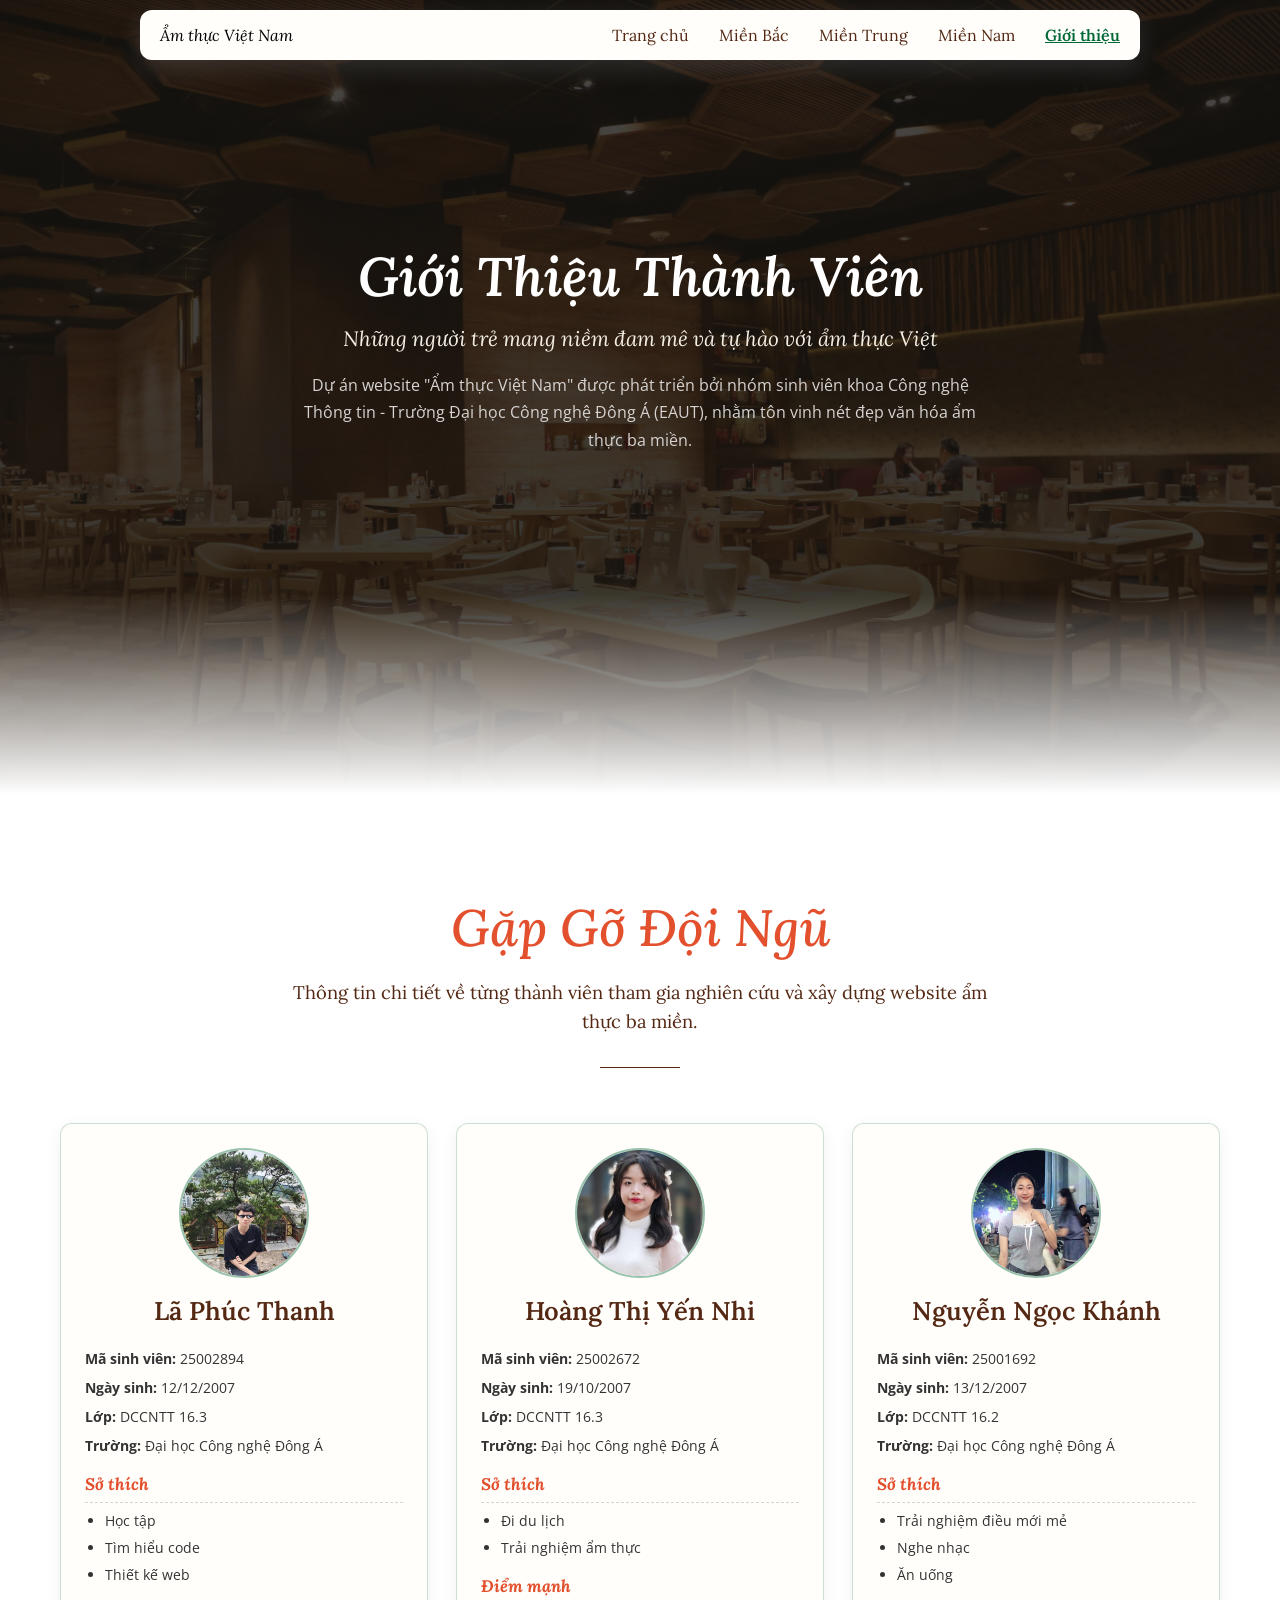
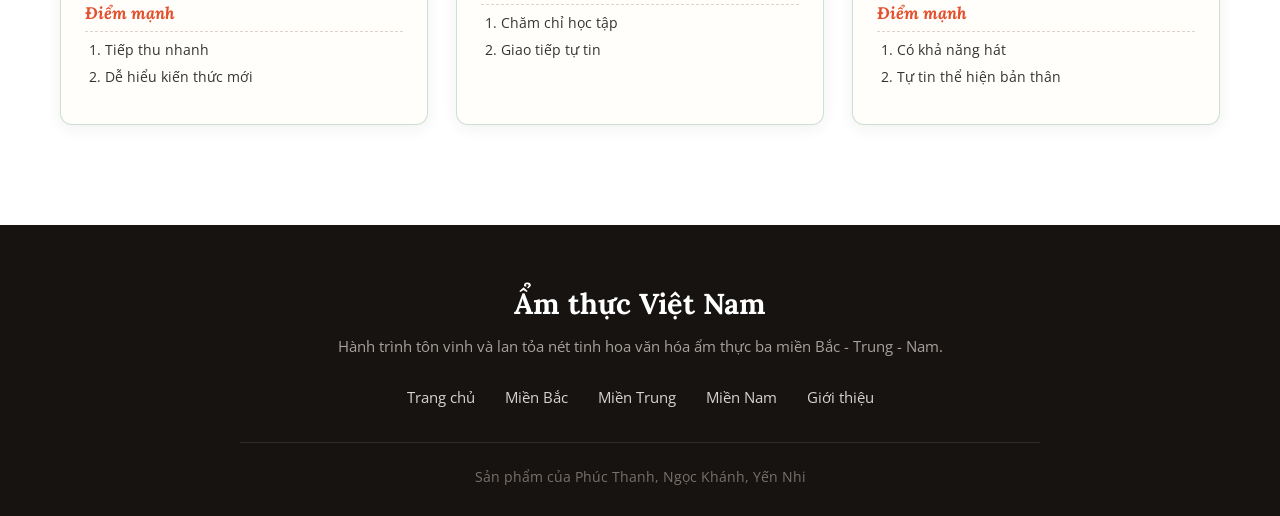
==== about.html @ 8ba6db36 "Add files" ====
<!DOCTYPE html>
<html lang="vi">

<head>
    <meta charset="UTF-8">
    <meta name="viewport" content="width=device-width, initial-scale=1.0">
    <title>Giới thiệu thành viên - Ẩm thực Việt Nam</title>
    <!-- CSS dùng chung (navbar, footer, reset) và CSS riêng cho trang giới thiệu -->
    <link rel="stylesheet" href="./css/common.css">
    <link rel="stylesheet" href="./css/about.css">
</head>

<body>
    <!-- =================================================================
         Navigation Bar - Thanh điều hướng đầu trang
         ================================================================= -->
    <div class="navbar">
        <!-- Logo thương hiệu, bấm vào sẽ quay về trang chủ -->
        <a href="./index.html" class="logo_link">
            <p class="logo">Ẩm thực Việt Nam</p>
        </a>
        <!-- Các liên kết điều hướng qua các trang -->
        <div class="nav_link">
            <a href="./index.html">Trang chủ</a>
            <a href="./bac.html">Miền Bắc</a>
            <a href="./trung.html">Miền Trung</a>
            <a href="./nam.html">Miền Nam</a>
            <!-- Class nav_active dùng để gạch chân/tô màu trang hiện tại -->
            <a href="./about.html" class="nav_active">Giới thiệu</a>
        </div>
    </div>

    <!-- =================================================================
         Hero Header Banner Section - Phần biểu ngữ đầu trang Giới thiệu
         ================================================================= -->
    <div class="about_hero">
        <div class="about_hero_content">
            <h1 class="about_hero_title">Giới Thiệu Thành Viên</h1>
            <p class="about_hero_subtitle">Những người trẻ mang niềm đam mê và tự hào với ẩm thực Việt</p>
            <p class="about_hero_desc">
                Dự án website "Ẩm thực Việt Nam" được phát triển bởi nhóm sinh viên khoa Công nghệ Thông tin - Trường
                Đại học Công nghệ Đông Á (EAUT), nhằm tôn vinh nét đẹp văn hóa ẩm thực ba miền.
            </p>
        </div>
        <!-- Dải màu trắng chuyển mờ để nối mượt xuống phần nội dung dưới -->
        <div class="white_gradient"></div>
    </div>

    <!-- =================================================================
         Team Members Section - Khu vực danh sách thẻ thành viên nhóm
         ================================================================= -->
    <div class="team_wrapper">
        <div class="team_section">
            <!-- Tiêu đề và mô tả phần giới thiệu nhóm -->
            <h2 class="gateway_title">Gặp Gỡ Đội Ngũ</h2>
            <p class="gateway_desc">
                Thông tin chi tiết về từng thành viên tham gia nghiên cứu và xây dựng website ẩm thực ba miền.
            </p>
            <!-- Đường kẻ trang trí ngăn cách -->
            <div class="gateway_line"></div>

            <!-- Lưới hiển thị các thẻ thành viên (3 cột trên máy tính) -->
            <div class="members_grid">

                <!-- Thẻ Thành viên 1: Lã Phúc Thanh -->
                <div class="member_card">
                    <!-- Ảnh đại diện dạng tròn -->
                    <img class="member_avatar" src="./assets/members/thanh.jpg" alt="Lã Phúc Thanh">
                    <h3 class="member_name">Lã Phúc Thanh</h3>

                    <!-- Khung thông tin cá nhân cơ bản -->
                    <div class="member_info">
                        <p><strong>Mã sinh viên:</strong> 25002894</p>
                        <p><strong>Ngày sinh:</strong> 12/12/2007</p>
                        <p><strong>Lớp:</strong> DCCNTT 16.3</p>
                        <p><strong>Trường:</strong> Đại học Công nghệ Đông Á</p>

                        <!-- Danh sách sở thích (thẻ ul không thứ tự) -->
                        <h4>Sở thích</h4>
                        <ul>
                            <li>Học tập</li>
                            <li>Tìm hiểu code</li>
                            <li>Thiết kế web</li>
                        </ul>

                        <!-- Danh sách điểm mạnh (thẻ ol có đánh số thứ tự) -->
                        <h4>Điểm mạnh</h4>
                        <ol>
                            <li>Tiếp thu nhanh</li>
                            <li>Dễ hiểu kiến thức mới</li>
                        </ol>
                    </div>
                </div>

                <!-- Thẻ Thành viên 2: Hoàng Thị Yến Nhi -->
                <div class="member_card">
                    <img class="member_avatar" src="./assets/members/nhi.jpg" alt="Hoàng Thị Yến Nhi">
                    <h3 class="member_name">Hoàng Thị Yến Nhi</h3>

                    <div class="member_info">
                        <p><strong>Mã sinh viên:</strong> 25002672</p>
                        <p><strong>Ngày sinh:</strong> 19/10/2007</p>
                        <p><strong>Lớp:</strong> DCCNTT 16.3</p>
                        <p><strong>Trường:</strong> Đại học Công nghệ Đông Á</p>

                        <h4>Sở thích</h4>
                        <ul>
                            <li>Đi du lịch</li>
                            <li>Trải nghiệm ẩm thực</li>
                        </ul>

                        <h4>Điểm mạnh</h4>
                        <ol>
                            <li>Chăm chỉ học tập</li>
                            <li>Giao tiếp tự tin</li>
                        </ol>
                    </div>
                </div>

                <!-- Thẻ Thành viên 3: Nguyễn Ngọc Khánh -->
                <div class="member_card">
                    <img class="member_avatar" src="./assets/members/Khanh.jpg" alt="Nguyễn Ngọc Khánh">
                    <h3 class="member_name">Nguyễn Ngọc Khánh</h3>

                    <div class="member_info">
                        <p><strong>Mã sinh viên:</strong> 25001692</p>
                        <p><strong>Ngày sinh:</strong> 13/12/2007</p>
                        <p><strong>Lớp:</strong> DCCNTT 16.2</p>
                        <p><strong>Trường:</strong> Đại học Công nghệ Đông Á</p>

                        <h4>Sở thích</h4>
                        <ul>
                            <li>Trải nghiệm điều mới mẻ</li>
                            <li>Nghe nhạc</li>
                            <li>Ăn uống</li>
                        </ul>

                        <h4>Điểm mạnh</h4>
                        <ol>
                            <li>Có khả năng hát</li>
                            <li>Tự tin thể hiện bản thân</li>
                        </ol>
                    </div>
                </div>

            </div>
        </div>
    </div>

    <!-- =================================================================
         Solid Dark Footer - Chân trang màu tối dùng chung
         ================================================================= -->
    <div class="footer">
        <div class="footer_content">
            <h3 class="footer_logo">Ẩm thực Việt Nam</h3>
            <p class="footer_desc">Hành trình tôn vinh và lan tỏa nét tinh hoa văn hóa ẩm thực ba miền Bắc - Trung -
                Nam.</p>
            <!-- Các liên kết chân trang -->
            <div class="footer_links">
                <a href="./index.html">Trang chủ</a>
                <a href="./bac.html">Miền Bắc</a>
                <a href="./trung.html">Miền Trung</a>
                <a href="./nam.html">Miền Nam</a>
                <a href="./about.html">Giới thiệu</a>
            </div>
            <div class="footer_divider"></div>
            <!-- Dòng ghi chú bản quyền nhóm -->
            <p class="footer_copy">Sản phẩm của Phúc Thanh, Ngọc Khánh, Yến Nhi</p>
        </div>
    </div>
</body>

</html>
---- css/common.css ----
/* ==========================================================================
   Common & Shared Styles - Các kiểu dáng CSS dùng chung cho toàn bộ website
   Bao gồm: Font chữ, reset, thanh điều hướng (navbar), chân trang (footer),
   và các class tiện ích dùng lại ở nhiều trang.
   ========================================================================== */

/* Nhúng font chữ Google Fonts: Lora (có chân, cổ điển) và Open Sans (không chân, hiện đại) */
@import url('https://fonts.googleapis.com/css2?family=Lora:ital,wght@0,400..700;1,400..700&display=swap');
@import url('https://fonts.googleapis.com/css2?family=Open+Sans:ital,wght@0,300..800;1,300..800&display=swap');

/* Đặt box-sizing border-box cho toàn bộ thẻ để tính kích thước padding không làm vỡ khung */
* {
    box-sizing: border-box;
}

/* Định dạng thân trang web: hình nền nhà hàng mờ, cố định khi cuộn */
body {
    margin: 0;
    padding: 0;
    background-image: url("../assets/restaurant_bg.jpg");
    background-size: cover;
    background-position: center;
    background-attachment: fixed;
}

/* ==========================================================================
   Navigation Bar Styles - Thanh điều hướng đầu trang
   ========================================================================== */

/* Chữ logo thương hiệu */
.logo {
    padding: 0;
    margin: 0;
    font-style: italic;
}

/* Thẻ liên kết bọc logo để có thể bấm về trang chủ */
.logo_link {
    text-decoration: none;
    color: inherit;
    display: flex;
    align-items: center;
}

/* Khung thanh điều hướng nổi ở phía trên cùng màn hình */
.navbar {
    font-family: "Lora", 'Times New Roman', Times, serif;
    display: flex;
    justify-content: space-between;
    padding: 15px 20px;
    box-shadow: rgba(149, 157, 165, 0.2) 0px 8px 24px;
    position: fixed;
    top: 10px;
    left: 50%;
    transform: translateX(-50%);
    width: calc(100% - 40px);
    max-width: 1000px;
    border-radius: 12px;
    background-color: #fffefb;
    box-sizing: border-box;
    height: 50px;
    z-index: 3;
}

/* Danh sách các nút liên kết trên thanh điều hướng */
.nav_link {
    display: flex;
    gap: 30px;
}

/* Kiểu chữ của từng nút liên kết */
.nav_link a {
    text-decoration: none;
    color: #542813;
}

/* Hiệu ứng khi rê chuột vào nút liên kết */
.nav_link a:hover {
    color: rgba(0, 104, 54, 1);
    text-decoration: underline;
}

/* Đánh dấu nút trang hiện tại đang mở */
.nav_link a.nav_active {
    color: rgba(0, 104, 54, 1);
    font-weight: 600;
    text-decoration: underline;
}

/* ==========================================================================
   Shared Utilities & Gradients - Các class tiện ích và dải chuyển màu dùng chung
   ========================================================================== */

/* Dải màu trắng mờ dần lên trên để nối mượt giữa banner và nội dung */
.white_gradient {
    width: 100%;
    height: 200px;
    background-image: linear-gradient(to top, #fff, transparent);
}

/* Dải màu trắng mờ dần xuống dưới */
.white_gradient_flipped {
    width: 100%;
    height: 40px;
    background-image: linear-gradient(to bottom, #fff, transparent);
    margin-bottom: 10px;
}

/* Tiêu đề lớn của các phần nội dung (font có chân màu đỏ cam) */
.gateway_title {
    font-family: "Lora", 'Times New Roman', serif;
    font-style: italic;
    font-size: 3.2rem;
    font-weight: 500;
    color: #E3502D;
    margin: 0 0 18px 0;
}

/* Đoạn mô tả phụ dưới tiêu đề */
.gateway_desc {
    font-family: "Lora", 'Times New Roman', serif;
    font-size: 1.15rem;
    font-weight: 400;
    line-height: 1.6;
    color: #542813;
    max-width: 720px;
    margin: 0 auto 30px auto;
}

/* Đường kẻ ngang trang trí màu nâu */
.gateway_line {
    width: 80px;
    height: 1.5px;
    background-color: #542813;
    margin: 0 auto 55px auto;
}

/* ==========================================================================
   Footer Styles - Chân trang màu tối (áp dụng đồng bộ mọi trang)
   ========================================================================== */

/* Khung nền tối bao quanh toàn bộ chân trang */
.footer {
    width: 100%;
    background-color: #161311;
    padding: 60px 20px 30px;
    box-sizing: border-box;
    text-align: center;
}

/* Vùng nội dung giới hạn độ rộng ở giữa chân trang */
.footer_content {
    max-width: 800px;
    margin: 0 auto;
}

/* Tên website ở chân trang */
.footer_logo {
    font-family: "Lora", 'Times New Roman', serif;
    font-size: 1.8rem;
    color: #ffffff;
    margin: 0 0 12px 0;
}

/* Đoạn mô tả tóm tắt sứ mệnh ở chân trang */
.footer_desc {
    font-family: "Open Sans", sans-serif;
    font-size: 0.95rem;
    line-height: 1.6;
    color: #a8a29e;
    margin: 0 0 28px 0;
}

/* Danh sách link điều hướng ở chân trang */
.footer_links {
    display: flex;
    justify-content: center;
    gap: 30px;
    flex-wrap: wrap;
    margin-bottom: 35px;
}

.footer_links a {
    font-family: "Open Sans", sans-serif;
    font-size: 0.95rem;
    color: #d6d3d1;
    text-decoration: none;
}

.footer_links a:hover {
    color: #ff7b5a;
    text-decoration: underline;
}

/* Đường gạch ngang phân cách nhẹ */
.footer_divider {
    width: 100%;
    height: 1px;
    background-color: rgba(255, 255, 255, 0.1);
    margin: 0 auto 24px auto;
}

/* Dòng ghi chú bản quyền sản phẩm nhóm */
.footer_copy {
    font-family: "Open Sans", sans-serif;
    font-size: 0.85rem;
    color: #78716c;
    margin: 0;
}

/* ==========================================================================
   Shared Responsive Breakpoints - Tương thích màn hình điện thoại (<= 640px)
   ========================================================================== */
@media (max-width: 640px) {

    /* Navbar chuyển thành dạng khối xếp dọc khi màn hình nhỏ */
    .navbar {
        height: auto;
        flex-direction: column;
        gap: 10px;
        padding: 12px 16px;
    }

    .nav_link {
        gap: 16px;
        flex-wrap: wrap;
        justify-content: center;
        font-size: 0.9rem;
    }

    .gateway_title {
        font-size: 2.2rem;
    }
}
---- css/about.css ----
/* ==========================================================================
   About Page Styles - Kiểu dáng dành riêng cho trang Giới thiệu (about.html)
   Bao gồm: Phần biểu ngữ mở đầu (Hero banner) và Khung hiển thị các thẻ thành viên.
   ========================================================================== */

/* ==========================================================================
   About Page Hero Banner - Biểu ngữ mở đầu trang Giới thiệu
   ========================================================================== */

/* Khung nền tối phủ ảnh nhà hàng và tạo khoảng đệm đầu trang */
.about_hero {
    width: 100%;
    position: relative;
    background-image: linear-gradient(rgba(22, 19, 17, 0.78), rgba(22, 19, 17, 0.88)), url("../assets/restaurant_bg.jpg");
    background-size: cover;
    background-position: center;
    background-attachment: fixed;
    padding-top: 220px;
    box-sizing: border-box;
    text-align: center;
}

/* Vùng căn giữa nội dung văn bản */
.about_hero_content {
    max-width: 860px;
    margin: 0 auto;
    padding: 24px 0 100px 0;
    box-sizing: border-box;
    color: #ffffff;
    display: flex;
    flex-direction: column;
    align-items: center;
}

/* Tiêu đề chính lớn màu trắng */
.about_hero_title {
    font-family: "Lora", 'Times New Roman', serif;
    font-size: 3.4rem;
    font-weight: 600;
    font-style: italic;
    color: #ffffff;
    margin: 0 0 16px 0;
    line-height: 1.2;
}

/* Phụ đề nghiêng màu kem sáng */
.about_hero_subtitle {
    font-family: "Lora", 'Times New Roman', serif;
    font-style: italic;
    font-size: 1.3rem;
    color: #f3ede2;
    margin: 0 0 20px 0;
}

/* Đoạn mô tả giới thiệu mục đích trang web */
.about_hero_desc {
    font-family: "Open Sans", sans-serif;
    font-size: 1rem;
    line-height: 1.7;
    color: #d6d3d1;
    max-width: 680px;
    margin: 0 auto 40px auto;
}

/* ==========================================================================
   Member Cards Grid & Details - Lưới và thẻ thông tin thành viên
   ========================================================================== */

/* Khung bao ngoài nền trắng */
.team_wrapper {
    width: 100%;
    background-color: #ffffff;
    padding: 100px 0 100px;
    box-sizing: border-box;
}

/* Khu vực giới hạn độ rộng ở giữa màn hình */
.team_section {
    max-width: 1200px;
    margin: 0 auto;
    padding: 0 20px;
    box-sizing: border-box;
    text-align: center;
}

/* Lưới hiển thị các thẻ thành viên thành 3 cột đều nhau */
.members_grid {
    display: grid;
    grid-template-columns: repeat(3, 1fr);
    gap: 28px;
    text-align: left;
    align-items: stretch;
    margin-top: 20px;
}

/* Từng thẻ thành viên: nền trắng ngà, bo góc và viền xanh rêu nhẹ */
.member_card {
    background-color: #fffefb;
    border: 1px solid rgba(0, 104, 54, 0.2);
    border-radius: 12px;
    box-shadow: 0 4px 16px rgba(0, 0, 0, 0.06);
    padding: 24px;
    box-sizing: border-box;
    display: flex;
    flex-direction: column;
    align-items: center;
}

/* Ảnh đại diện tròn */
.member_avatar {
    width: 130px;
    height: 130px;
    border-radius: 50%;
    object-fit: cover;
    border: 2px solid rgba(0, 104, 54, 0.4);
    margin-bottom: 16px;
    display: block;
}

/* Tên thành viên */
.member_name {
    font-family: "Lora", 'Times New Roman', serif;
    font-size: 1.6rem;
    font-weight: 600;
    color: #542813;
    margin: 0 0 14px 0;
    text-align: center;
}

/* Vùng chứa thông tin chi tiết (MSV, Lớp, Sở thích, Điểm mạnh) */
.member_info {
    width: 100%;
    font-family: "Open Sans", sans-serif;
    font-size: 0.9rem;
    color: #333333;
    line-height: 1.6;
}

/* Khoảng cách giữa các dòng thông tin */
.member_info p {
    margin: 6px 0;
}

/* Tiêu đề nhóm mục con (Sở thích, Điểm mạnh) */
.member_info h4 {
    font-family: "Lora", 'Times New Roman', serif;
    font-style: italic;
    font-size: 1.05rem;
    color: #E3502D;
    margin: 14px 0 6px 0;
    border-bottom: 1px dashed rgba(84, 40, 19, 0.2);
    padding-bottom: 4px;
}

/* Danh sách sở thích (ul) và điểm mạnh (ol) */
.member_info ul,
.member_info ol {
    margin: 6px 0 12px 0;
    padding-left: 20px;
}

.member_info li {
    margin-bottom: 4px;
}

/* ==========================================================================
   About Page Responsive Breakpoints - Tương thích màn hình nhỏ
   ========================================================================== */

/* Màn hình máy tính bảng (<= 992px): Chuyển thành 2 cột */
@media (max-width: 992px) {
    .members_grid {
        grid-template-columns: repeat(2, 1fr);
    }

    .about_hero_title {
        font-size: 2.7rem;
    }
}

/* Màn hình điện thoại (<= 640px): Chuyển thành 1 cột */
@media (max-width: 640px) {
    .members_grid {
        grid-template-columns: 1fr;
    }

    .about_hero_title {
        font-size: 2.2rem;
    }
}
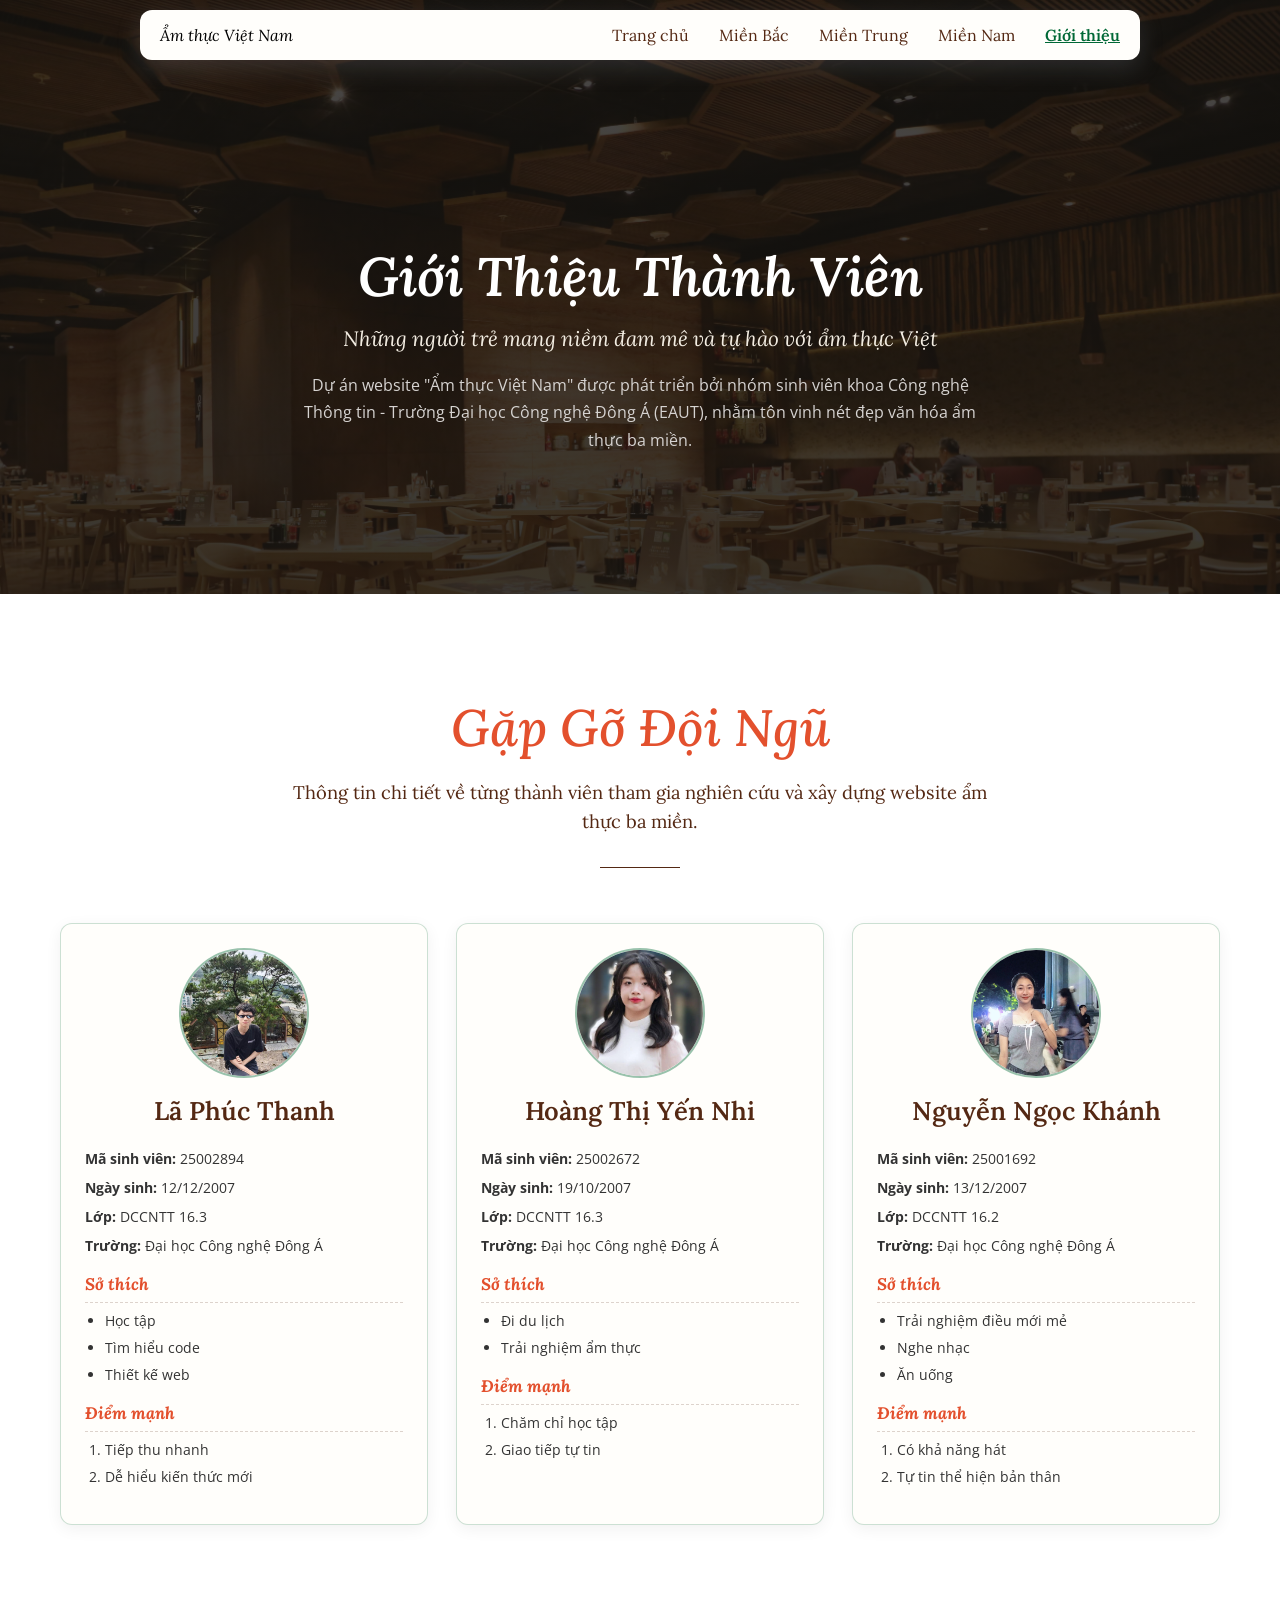
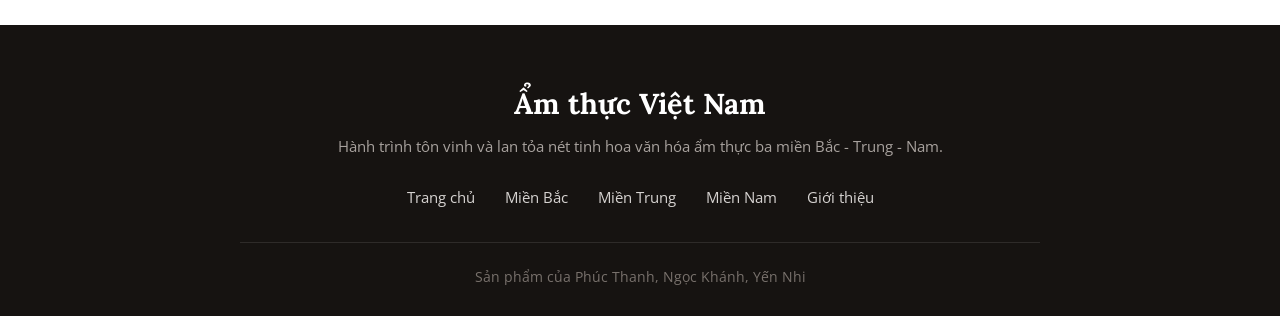
==== commit 4df4a361: "done" ====
--- a/about.html
+++ b/about.html
@@ -12,150 +12,145 @@
 
 <body>
     <!-- =================================================================
-         Navigation Bar - Thanh điều hướng đầu trang
+         1. THANH ĐIỀU HƯỚNG (HEADER & NAVBAR)
          ================================================================= -->
-    <div class="navbar">
-        <!-- Logo thương hiệu, bấm vào sẽ quay về trang chủ -->
+    <header class="navbar">
         <a href="./index.html" class="logo_link">
-            <p class="logo">Ẩm thực Việt Nam</p>
+            <span class="logo">Ẩm thực Việt Nam</span>
         </a>
-        <!-- Các liên kết điều hướng qua các trang -->
-        <div class="nav_link">
+
+        <nav class="nav_link">
             <a href="./index.html">Trang chủ</a>
             <a href="./bac.html">Miền Bắc</a>
             <a href="./trung.html">Miền Trung</a>
             <a href="./nam.html">Miền Nam</a>
-            <!-- Class nav_active dùng để gạch chân/tô màu trang hiện tại -->
             <a href="./about.html" class="nav_active">Giới thiệu</a>
-        </div>
-    </div>
+        </nav>
+    </header>
 
     <!-- =================================================================
-         Hero Header Banner Section - Phần biểu ngữ đầu trang Giới thiệu
+         2. NỘI DUNG CHÍNH (MAIN CONTENT)
          ================================================================= -->
-    <div class="about_hero">
-        <div class="about_hero_content">
-            <h1 class="about_hero_title">Giới Thiệu Thành Viên</h1>
-            <p class="about_hero_subtitle">Những người trẻ mang niềm đam mê và tự hào với ẩm thực Việt</p>
-            <p class="about_hero_desc">
-                Dự án website "Ẩm thực Việt Nam" được phát triển bởi nhóm sinh viên khoa Công nghệ Thông tin - Trường
-                Đại học Công nghệ Đông Á (EAUT), nhằm tôn vinh nét đẹp văn hóa ẩm thực ba miền.
-            </p>
-        </div>
-        <!-- Dải màu trắng chuyển mờ để nối mượt xuống phần nội dung dưới -->
-        <div class="white_gradient"></div>
-    </div>
+    <main>
+        <!-- Phần biểu ngữ đầu trang (Hero Banner) -->
+        <section class="about_hero">
+            <div class="about_hero_content">
+                <h1 class="about_hero_title">Giới Thiệu Thành Viên</h1>
+                <p class="about_hero_subtitle">Những người trẻ mang niềm đam mê và tự hào với ẩm thực Việt</p>
+                <p class="about_hero_desc">
+                    Dự án website "Ẩm thực Việt Nam" được phát triển bởi nhóm sinh viên khoa Công nghệ Thông tin -
+                    Trường
+                    Đại học Công nghệ Đông Á (EAUT), nhằm tôn vinh nét đẹp văn hóa ẩm thực ba miền.
+                </p>
+            </div>
+        </section>
+
+        <!-- Phần danh sách thẻ thành viên nhóm (Team Members) -->
+        <section class="team_wrapper">
+            <div class="team_section">
+                <!-- Tiêu đề và mô tả phần giới thiệu nhóm -->
+                <h2 class="gateway_title">Gặp Gỡ Đội Ngũ</h2>
+                <p class="gateway_desc">
+                    Thông tin chi tiết về từng thành viên tham gia nghiên cứu và xây dựng website ẩm thực ba
+                    miền.
+                </p>
+                <div class="gateway_line"></div>
+
+                <!-- Lưới hiển thị các thẻ thành viên -->
+                <div class="members_grid">
+
+                    <!-- Thẻ Thành viên 1: Lã Phúc Thanh -->
+                    <article class="member_card">
+                        <img class="member_avatar" src="./assets/members/thanh.jpg" alt="Lã Phúc Thanh">
+                        <h3 class="member_name">Lã Phúc Thanh</h3>
+
+                        <div class="member_info">
+                            <p><strong>Mã sinh viên:</strong> 25002894</p>
+                            <p><strong>Ngày sinh:</strong> 12/12/2007</p>
+                            <p><strong>Lớp:</strong> DCCNTT 16.3</p>
+                            <p><strong>Trường:</strong> Đại học Công nghệ Đông Á</p>
+
+                            <!-- Danh sách sở thích (thẻ ul) -->
+                            <h4>Sở thích</h4>
+                            <ul>
+                                <li>Học tập</li>
+                                <li>Tìm hiểu code</li>
+                                <li>Thiết kế web</li>
+                            </ul>
+
+                            <!-- Danh sách điểm mạnh (thẻ ol) -->
+                            <h4>Điểm mạnh</h4>
+                            <ol>
+                                <li>Tiếp thu nhanh</li>
+                                <li>Dễ hiểu kiến thức mới</li>
+                            </ol>
+                        </div>
+                    </article>
+
+                    <!-- Thẻ Thành viên 2: Hoàng Thị Yến Nhi -->
+                    <article class="member_card">
+                        <img class="member_avatar" src="./assets/members/nhi.jpg" alt="Hoàng Thị Yến Nhi">
+                        <h3 class="member_name">Hoàng Thị Yến Nhi</h3>
+
+                        <div class="member_info">
+                            <p><strong>Mã sinh viên:</strong> 25002672</p>
+                            <p><strong>Ngày sinh:</strong> 19/10/2007</p>
+                            <p><strong>Lớp:</strong> DCCNTT 16.3</p>
+                            <p><strong>Trường:</strong> Đại học Công nghệ Đông Á</p>
+
+                            <h4>Sở thích</h4>
+                            <ul>
+                                <li>Đi du lịch</li>
+                                <li>Trải nghiệm ẩm thực</li>
+                            </ul>
+
+                            <h4>Điểm mạnh</h4>
+                            <ol>
+                                <li>Chăm chỉ học tập</li>
+                                <li>Giao tiếp tự tin</li>
+                            </ol>
+                        </div>
+                    </article>
+
+                    <!-- Thẻ Thành viên 3: Nguyễn Ngọc Khánh -->
+                    <article class="member_card">
+                        <img class="member_avatar" src="./assets/members/Khanh.jpg" alt="Nguyễn Ngọc Khánh">
+                        <h3 class="member_name">Nguyễn Ngọc Khánh</h3>
+
+                        <div class="member_info">
+                            <p><strong>Mã sinh viên:</strong> 25001692</p>
+                            <p><strong>Ngày sinh:</strong> 13/12/2007</p>
+                            <p><strong>Lớp:</strong> DCCNTT 16.2</p>
+                            <p><strong>Trường:</strong> Đại học Công nghệ Đông Á</p>
+
+                            <h4>Sở thích</h4>
+                            <ul>
+                                <li>Trải nghiệm điều mới mẻ</li>
+                                <li>Nghe nhạc</li>
+                                <li>Ăn uống</li>
+                            </ul>
+
+                            <h4>Điểm mạnh</h4>
+                            <ol>
+                                <li>Có khả năng hát</li>
+                                <li>Tự tin thể hiện bản thân</li>
+                            </ol>
+                        </div>
+                    </article>
+
+                </div>
+            </div>
+        </section>
+    </main>
 
     <!-- =================================================================
-         Team Members Section - Khu vực danh sách thẻ thành viên nhóm
+         3. CHÂN TRANG (FOOTER)
          ================================================================= -->
-    <div class="team_wrapper">
-        <div class="team_section">
-            <!-- Tiêu đề và mô tả phần giới thiệu nhóm -->
-            <h2 class="gateway_title">Gặp Gỡ Đội Ngũ</h2>
-            <p class="gateway_desc">
-                Thông tin chi tiết về từng thành viên tham gia nghiên cứu và xây dựng website ẩm thực ba miền.
-            </p>
-            <!-- Đường kẻ trang trí ngăn cách -->
-            <div class="gateway_line"></div>
-
-            <!-- Lưới hiển thị các thẻ thành viên (3 cột trên máy tính) -->
-            <div class="members_grid">
-
-                <!-- Thẻ Thành viên 1: Lã Phúc Thanh -->
-                <div class="member_card">
-                    <!-- Ảnh đại diện dạng tròn -->
-                    <img class="member_avatar" src="./assets/members/thanh.jpg" alt="Lã Phúc Thanh">
-                    <h3 class="member_name">Lã Phúc Thanh</h3>
-
-                    <!-- Khung thông tin cá nhân cơ bản -->
-                    <div class="member_info">
-                        <p><strong>Mã sinh viên:</strong> 25002894</p>
-                        <p><strong>Ngày sinh:</strong> 12/12/2007</p>
-                        <p><strong>Lớp:</strong> DCCNTT 16.3</p>
-                        <p><strong>Trường:</strong> Đại học Công nghệ Đông Á</p>
-
-                        <!-- Danh sách sở thích (thẻ ul không thứ tự) -->
-                        <h4>Sở thích</h4>
-                        <ul>
-                            <li>Học tập</li>
-                            <li>Tìm hiểu code</li>
-                            <li>Thiết kế web</li>
-                        </ul>
-
-                        <!-- Danh sách điểm mạnh (thẻ ol có đánh số thứ tự) -->
-                        <h4>Điểm mạnh</h4>
-                        <ol>
-                            <li>Tiếp thu nhanh</li>
-                            <li>Dễ hiểu kiến thức mới</li>
-                        </ol>
-                    </div>
-                </div>
-
-                <!-- Thẻ Thành viên 2: Hoàng Thị Yến Nhi -->
-                <div class="member_card">
-                    <img class="member_avatar" src="./assets/members/nhi.jpg" alt="Hoàng Thị Yến Nhi">
-                    <h3 class="member_name">Hoàng Thị Yến Nhi</h3>
-
-                    <div class="member_info">
-                        <p><strong>Mã sinh viên:</strong> 25002672</p>
-                        <p><strong>Ngày sinh:</strong> 19/10/2007</p>
-                        <p><strong>Lớp:</strong> DCCNTT 16.3</p>
-                        <p><strong>Trường:</strong> Đại học Công nghệ Đông Á</p>
-
-                        <h4>Sở thích</h4>
-                        <ul>
-                            <li>Đi du lịch</li>
-                            <li>Trải nghiệm ẩm thực</li>
-                        </ul>
-
-                        <h4>Điểm mạnh</h4>
-                        <ol>
-                            <li>Chăm chỉ học tập</li>
-                            <li>Giao tiếp tự tin</li>
-                        </ol>
-                    </div>
-                </div>
-
-                <!-- Thẻ Thành viên 3: Nguyễn Ngọc Khánh -->
-                <div class="member_card">
-                    <img class="member_avatar" src="./assets/members/Khanh.jpg" alt="Nguyễn Ngọc Khánh">
-                    <h3 class="member_name">Nguyễn Ngọc Khánh</h3>
-
-                    <div class="member_info">
-                        <p><strong>Mã sinh viên:</strong> 25001692</p>
-                        <p><strong>Ngày sinh:</strong> 13/12/2007</p>
-                        <p><strong>Lớp:</strong> DCCNTT 16.2</p>
-                        <p><strong>Trường:</strong> Đại học Công nghệ Đông Á</p>
-
-                        <h4>Sở thích</h4>
-                        <ul>
-                            <li>Trải nghiệm điều mới mẻ</li>
-                            <li>Nghe nhạc</li>
-                            <li>Ăn uống</li>
-                        </ul>
-
-                        <h4>Điểm mạnh</h4>
-                        <ol>
-                            <li>Có khả năng hát</li>
-                            <li>Tự tin thể hiện bản thân</li>
-                        </ol>
-                    </div>
-                </div>
-
-            </div>
-        </div>
-    </div>
-
-    <!-- =================================================================
-         Solid Dark Footer - Chân trang màu tối dùng chung
-         ================================================================= -->
-    <div class="footer">
+    <footer class="footer">
         <div class="footer_content">
             <h3 class="footer_logo">Ẩm thực Việt Nam</h3>
             <p class="footer_desc">Hành trình tôn vinh và lan tỏa nét tinh hoa văn hóa ẩm thực ba miền Bắc - Trung -
                 Nam.</p>
-            <!-- Các liên kết chân trang -->
             <div class="footer_links">
                 <a href="./index.html">Trang chủ</a>
                 <a href="./bac.html">Miền Bắc</a>
@@ -164,10 +159,9 @@
                 <a href="./about.html">Giới thiệu</a>
             </div>
             <div class="footer_divider"></div>
-            <!-- Dòng ghi chú bản quyền nhóm -->
             <p class="footer_copy">Sản phẩm của Phúc Thanh, Ngọc Khánh, Yến Nhi</p>
         </div>
-    </div>
+    </footer>
 </body>
 
 </html>
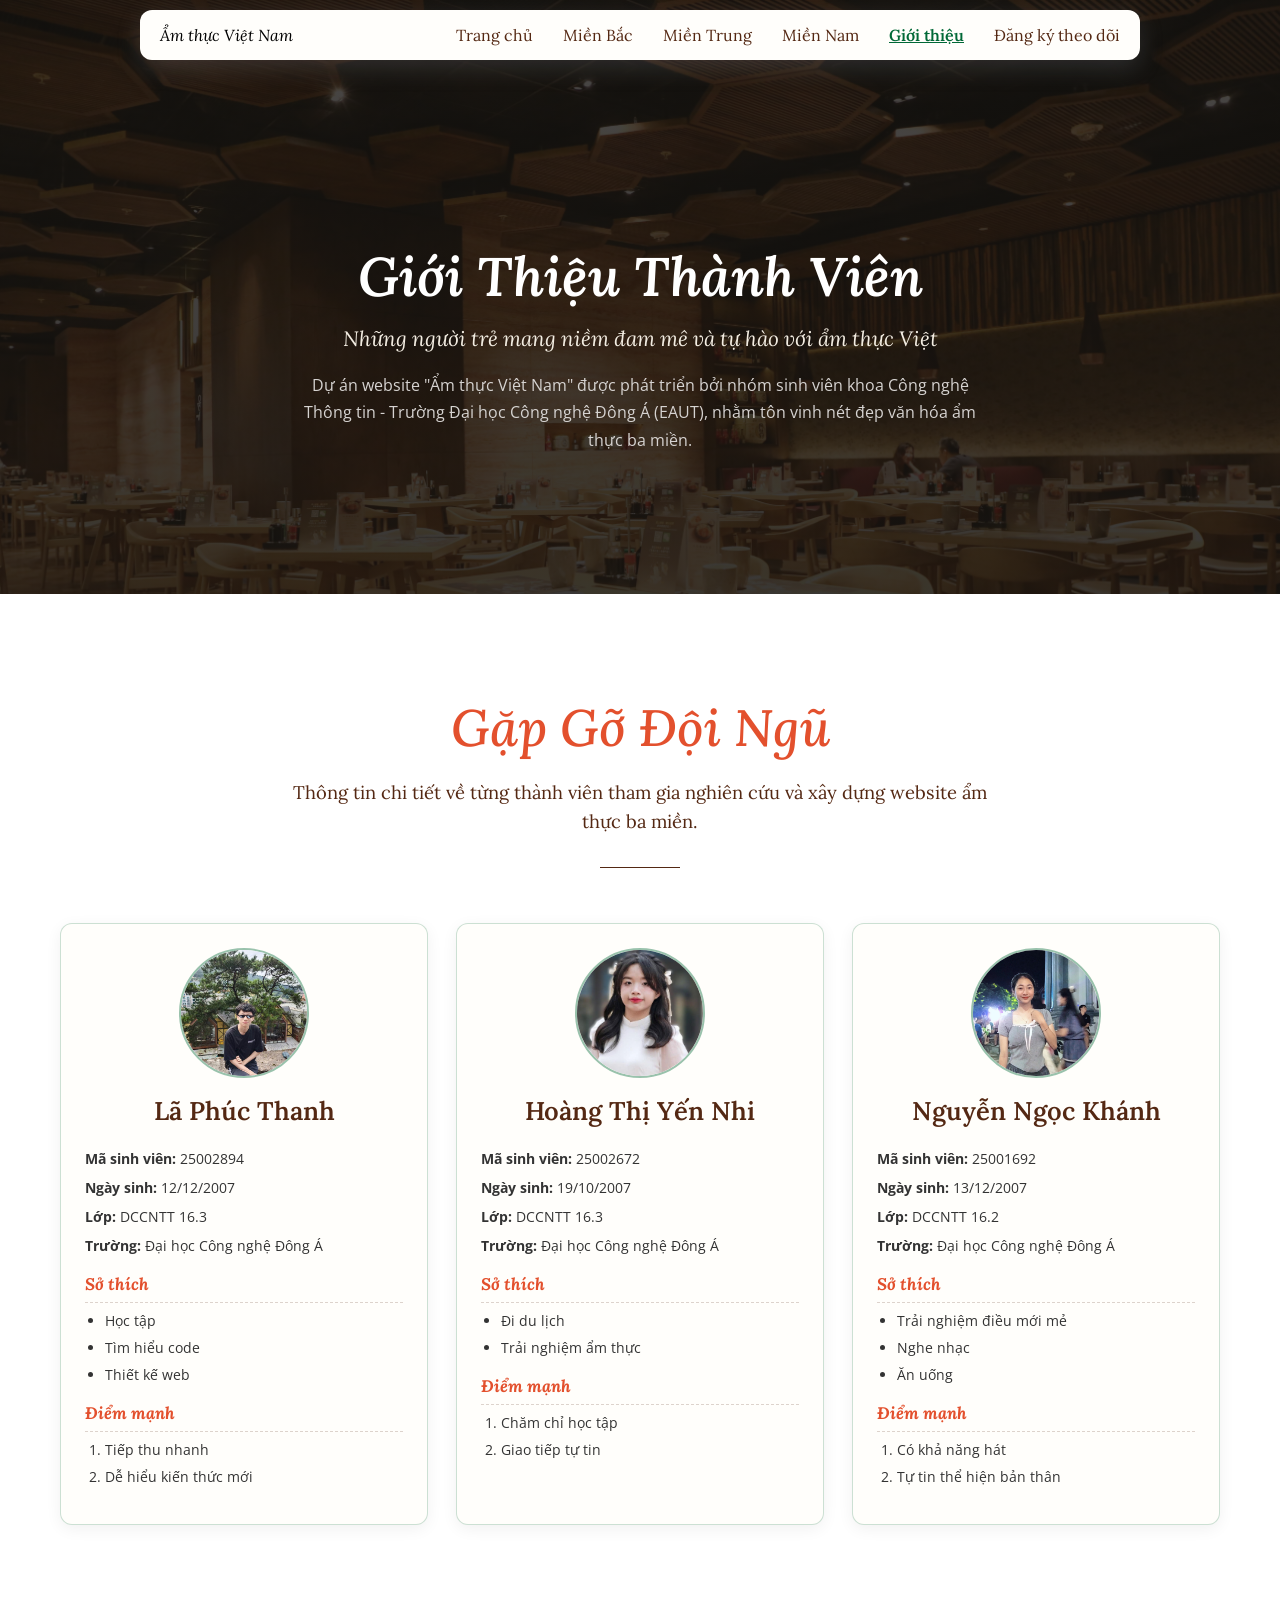
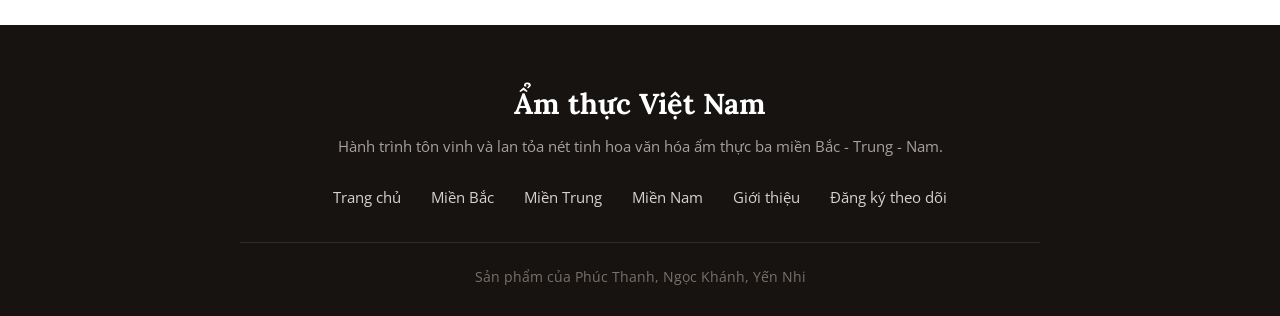
==== commit ed31992e: "done 2" ====
--- a/about.html
+++ b/about.html
@@ -25,6 +25,7 @@
             <a href="./trung.html">Miền Trung</a>
             <a href="./nam.html">Miền Nam</a>
             <a href="./about.html" class="nav_active">Giới thiệu</a>
+            <a href="./subscribe.html">Đăng ký theo dõi</a>
         </nav>
     </header>
 
@@ -157,6 +158,7 @@
                 <a href="./trung.html">Miền Trung</a>
                 <a href="./nam.html">Miền Nam</a>
                 <a href="./about.html">Giới thiệu</a>
+                <a href="./subscribe.html">Đăng ký theo dõi</a>
             </div>
             <div class="footer_divider"></div>
             <p class="footer_copy">Sản phẩm của Phúc Thanh, Ngọc Khánh, Yến Nhi</p>
